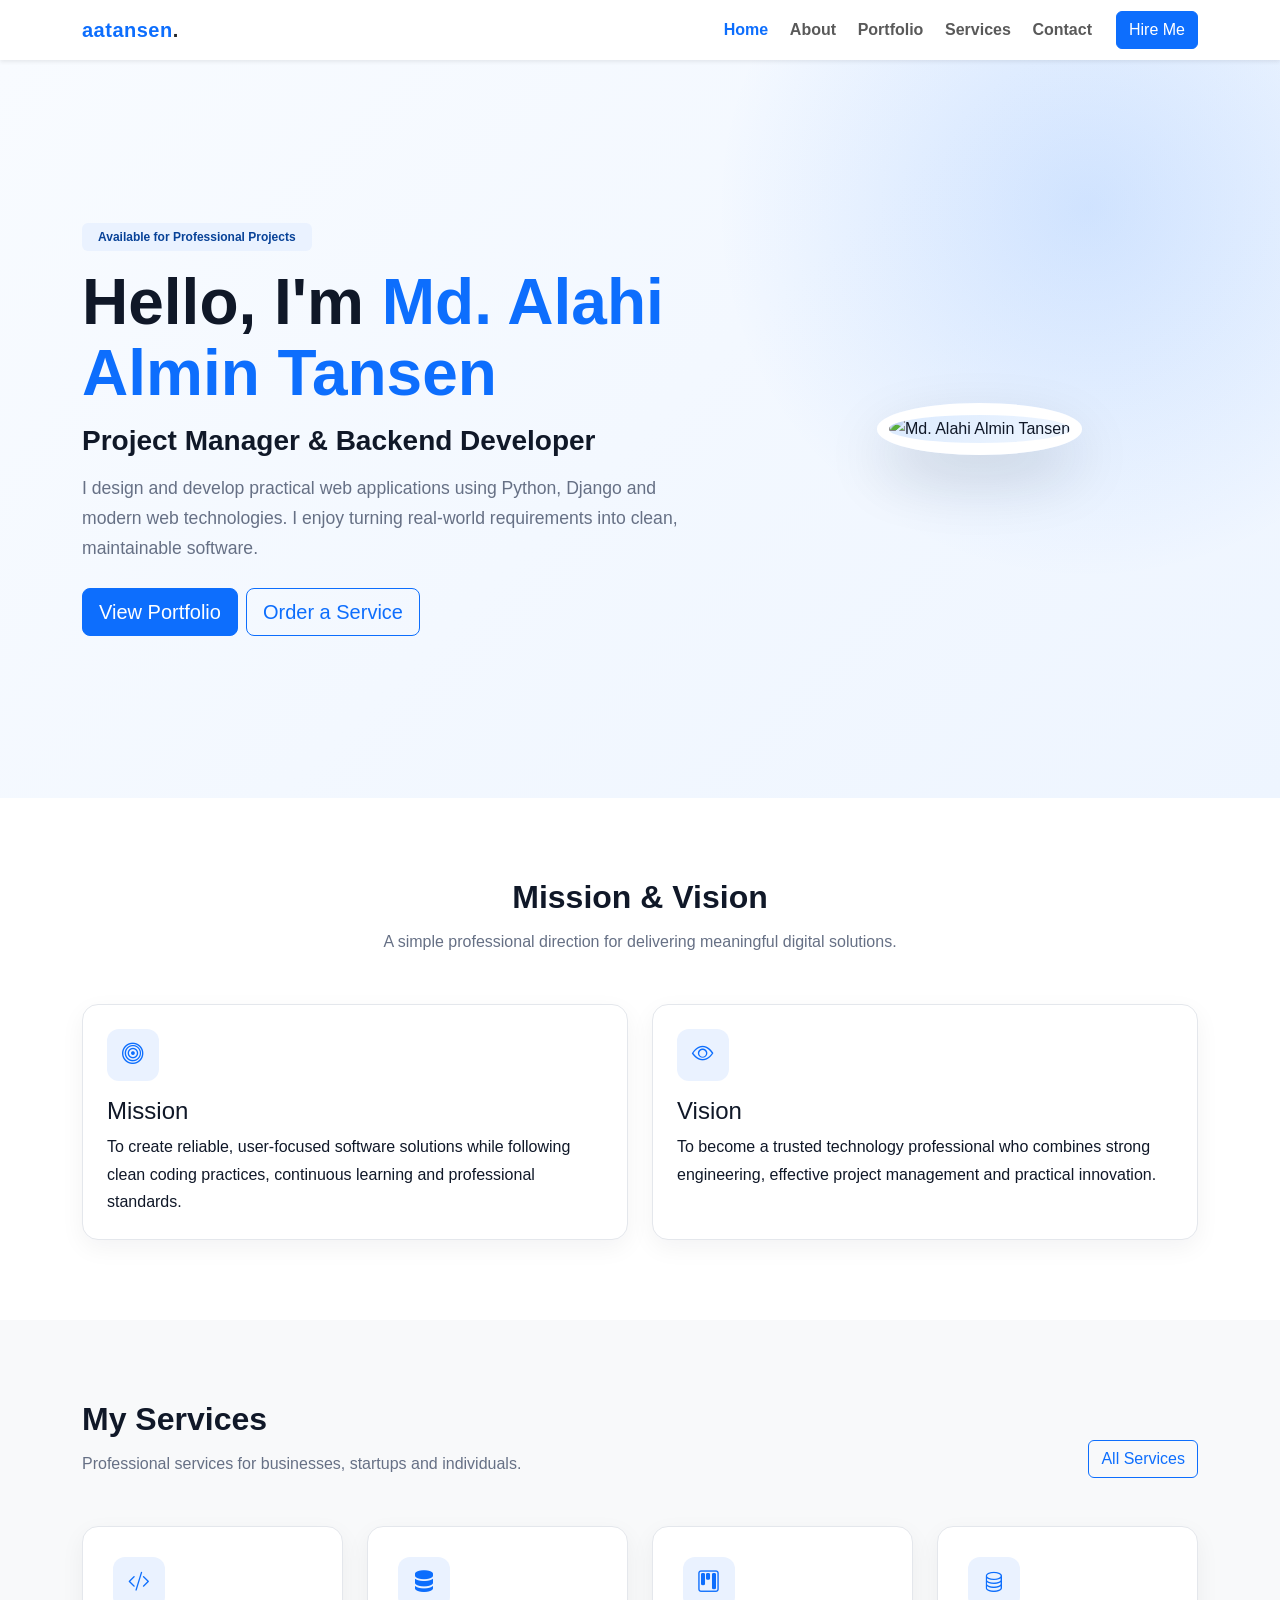
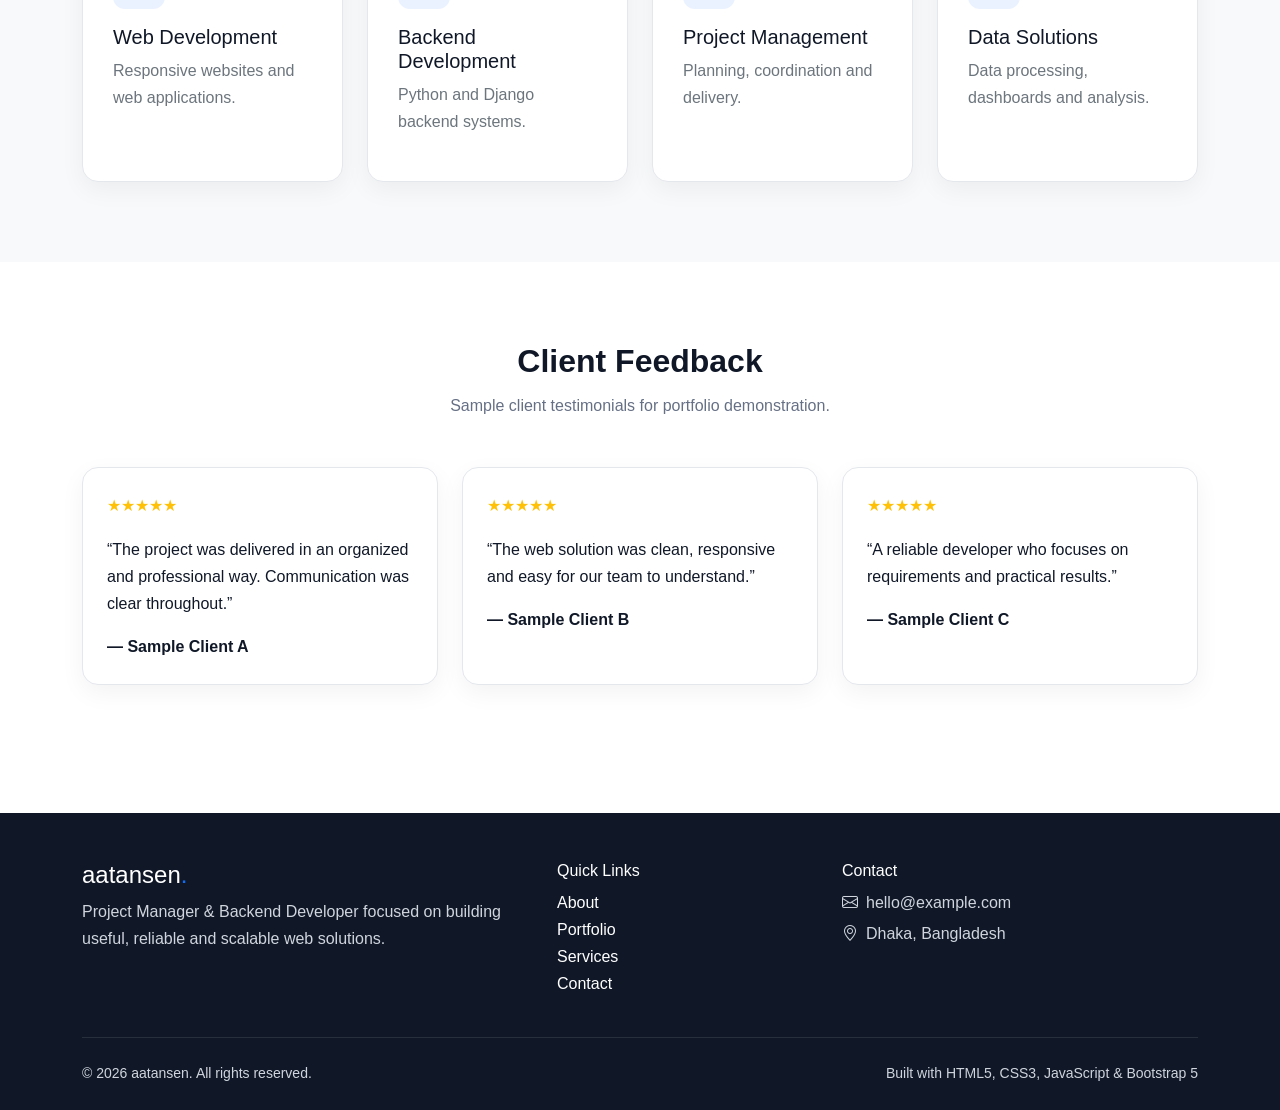
==== index.html @ a46991ef "feat: :sparkles: full project" ====
<!doctype html>
<html lang="en">
<head>
    <meta charset="utf-8">
    <meta name="viewport" content="width=device-width, initial-scale=1">
    <meta name="description" content="Personal portfolio of Md. Alahi Almin Tansen - Project Manager and Backend Developer.">
    <meta name="keywords" content="personal portfolio, backend developer, Python, Django, web development, project manager">
    <meta name="author" content="Md. Alahi Almin Tansen">
    <meta name="robots" content="index, follow">
    <title>Home | Tansen Portfolio</title>

    <link href="https://cdn.jsdelivr.net/npm/bootstrap@5.3.3/dist/css/bootstrap.min.css" rel="stylesheet">
    <link href="https://cdn.jsdelivr.net/npm/bootstrap-icons@1.11.3/font/bootstrap-icons.min.css" rel="stylesheet">
    <link href="assets/css/style.css" rel="stylesheet">
</head>
<body>

<nav class="navbar navbar-expand-lg navbar-light bg-white sticky-top shadow-sm">
    <div class="container">
        <a class="navbar-brand text-primary" href="index.html">aatansen<span class="text-dark">.</span></a>
        <button class="navbar-toggler" type="button" data-bs-toggle="collapse" data-bs-target="#mainNav"
                aria-controls="mainNav" aria-expanded="false" aria-label="Toggle navigation">
            <span class="navbar-toggler-icon"></span>
        </button>

        <div class="collapse navbar-collapse" id="mainNav">
            <ul class="navbar-nav ms-auto align-items-lg-center">
                <li class="nav-item"><a class="nav-link" href="index.html">Home</a></li>
                <li class="nav-item"><a class="nav-link" href="about.html">About</a></li>
                <li class="nav-item"><a class="nav-link" href="portfolio.html">Portfolio</a></li>
                <li class="nav-item"><a class="nav-link" href="services.html">Services</a></li>
                <li class="nav-item"><a class="nav-link" href="contact.html">Contact</a></li>
            </ul>
            <a href="contact.html" class="btn btn-primary ms-lg-3 mt-3 mt-lg-0">Hire Me</a>
        </div>
    </div>
</nav>

<main>
<section class="hero">
    <div class="container">
        <div class="row align-items-center g-5">
            <div class="col-lg-7">
                <span class="badge badge-soft px-3 py-2 mb-3">Available for Professional Projects</span>
                <h1 class="hero-title mb-3">Hello, I'm <span class="text-primary">Md. Alahi Almin Tansen</span></h1>
                <h3 class="fw-semibold mb-3">Project Manager & Backend Developer</h3>
                <p class="hero-subtitle mb-4">
                    I design and develop practical web applications using Python, Django and modern web technologies.
                    I enjoy turning real-world requirements into clean, maintainable software.
                </p>
                <div class="d-flex flex-wrap gap-2">
                    <a href="portfolio.html" class="btn btn-primary btn-lg">View Portfolio</a>
                    <a href="contact.html" class="btn btn-outline-primary btn-lg">Order a Service</a>
                </div>
            </div>
            <div class="col-lg-5 text-center">
                <img
                    src="https://avatars.githubusercontent.com/u/96303556?s=400&u=4a05e445d2abbff889c382f1f30fedb9939a07d5&v=4"
                    alt="Md. Alahi Almin Tansen"
                    class="hero-photo"
                >
            </div>
        </div>
    </div>
</section>

<section class="section-padding">
    <div class="container">
        <div class="text-center mb-5">
            <h2 class="section-title">Mission & Vision</h2>
            <p class="section-lead mx-auto">A simple professional direction for delivering meaningful digital solutions.</p>
        </div>
        <div class="row g-4">
            <div class="col-md-6">
                <div class="info-card h-100 p-4">
                    <div class="icon-box mb-3"><i class="bi bi-bullseye"></i></div>
                    <h4>Mission</h4>
                    <p class="mb-0">To create reliable, user-focused software solutions while following clean coding practices, continuous learning and professional standards.</p>
                </div>
            </div>
            <div class="col-md-6">
                <div class="info-card h-100 p-4">
                    <div class="icon-box mb-3"><i class="bi bi-eye"></i></div>
                    <h4>Vision</h4>
                    <p class="mb-0">To become a trusted technology professional who combines strong engineering, effective project management and practical innovation.</p>
                </div>
            </div>
        </div>
    </div>
</section>

<section class="section-padding bg-light">
    <div class="container">
        <div class="d-flex justify-content-between align-items-end mb-5">
            <div>
                <h2 class="section-title">My Services</h2>
                <p class="section-lead mb-0">Professional services for businesses, startups and individuals.</p>
            </div>
            <a href="services.html" class="btn btn-outline-primary d-none d-md-inline-block">All Services</a>
        </div>
        <div class="row g-4">
            <div class="col-md-6 col-lg-3">
                <div class="service-card">
                    <div class="icon-box mb-3"><i class="bi bi-code-slash"></i></div>
                    <h5>Web Development</h5>
                    <p class="text-secondary">Responsive websites and web applications.</p>
                </div>
            </div>
            <div class="col-md-6 col-lg-3">
                <div class="service-card">
                    <div class="icon-box mb-3"><i class="bi bi-server"></i></div>
                    <h5>Backend Development</h5>
                    <p class="text-secondary">Python and Django backend systems.</p>
                </div>
            </div>
            <div class="col-md-6 col-lg-3">
                <div class="service-card">
                    <div class="icon-box mb-3"><i class="bi bi-kanban"></i></div>
                    <h5>Project Management</h5>
                    <p class="text-secondary">Planning, coordination and delivery.</p>
                </div>
            </div>
            <div class="col-md-6 col-lg-3">
                <div class="service-card">
                    <div class="icon-box mb-3"><i class="bi bi-database"></i></div>
                    <h5>Data Solutions</h5>
                    <p class="text-secondary">Data processing, dashboards and analysis.</p>
                </div>
            </div>
        </div>
    </div>
</section>

<section class="section-padding">
    <div class="container">
        <div class="text-center mb-5">
            <h2 class="section-title">Client Feedback</h2>
            <p class="section-lead mx-auto">Sample client testimonials for portfolio demonstration.</p>
        </div>
        <div class="row g-4">
            <div class="col-md-4">
                <div class="client-card p-4 h-100">
                    <div class="text-warning mb-3">★★★★★</div>
                    <p>“The project was delivered in an organized and professional way. Communication was clear throughout.”</p>
                    <strong>— Sample Client A</strong>
                </div>
            </div>
            <div class="col-md-4">
                <div class="client-card p-4 h-100">
                    <div class="text-warning mb-3">★★★★★</div>
                    <p>“The web solution was clean, responsive and easy for our team to understand.”</p>
                    <strong>— Sample Client B</strong>
                </div>
            </div>
            <div class="col-md-4">
                <div class="client-card p-4 h-100">
                    <div class="text-warning mb-3">★★★★★</div>
                    <p>“A reliable developer who focuses on requirements and practical results.”</p>
                    <strong>— Sample Client C</strong>
                </div>
            </div>
        </div>
    </div>
</section>
</main>

<footer class="pt-5 pb-4 mt-5">
    <div class="container">
        <div class="row g-4">
            <div class="col-lg-5">
                <h4 class="text-white">aatansen<span class="text-primary">.</span></h4>
                <p class="mb-0">Project Manager & Backend Developer focused on building useful, reliable and scalable web solutions.</p>
            </div>
            <div class="col-lg-3">
                <h6 class="text-white">Quick Links</h6>
                <ul class="list-unstyled">
                    <li><a href="about.html">About</a></li>
                    <li><a href="portfolio.html">Portfolio</a></li>
                    <li><a href="services.html">Services</a></li>
                    <li><a href="contact.html">Contact</a></li>
                </ul>
            </div>
            <div class="col-lg-4">
                <h6 class="text-white">Contact</h6>
                <p class="mb-1"><i class="bi bi-envelope me-2"></i>hello@example.com</p>
                <p class="mb-0"><i class="bi bi-geo-alt me-2"></i>Dhaka, Bangladesh</p>
            </div>
        </div>
        <hr class="border-secondary my-4">
        <div class="d-flex flex-column flex-md-row justify-content-between gap-2">
            <small>&copy; <span class="current-year"></span> aatansen. All rights reserved.</small>
            <small>Built with HTML5, CSS3, JavaScript & Bootstrap 5</small>
        </div>
    </div>
</footer>

<button id="backToTop" class="btn btn-primary rounded-circle back-to-top" aria-label="Back to top">
    <i class="bi bi-arrow-up"></i>
</button>

<script src="https://cdn.jsdelivr.net/npm/bootstrap@5.3.3/dist/js/bootstrap.bundle.min.js"></script>
<script src="assets/js/script.js"></script>
</body>
</html>
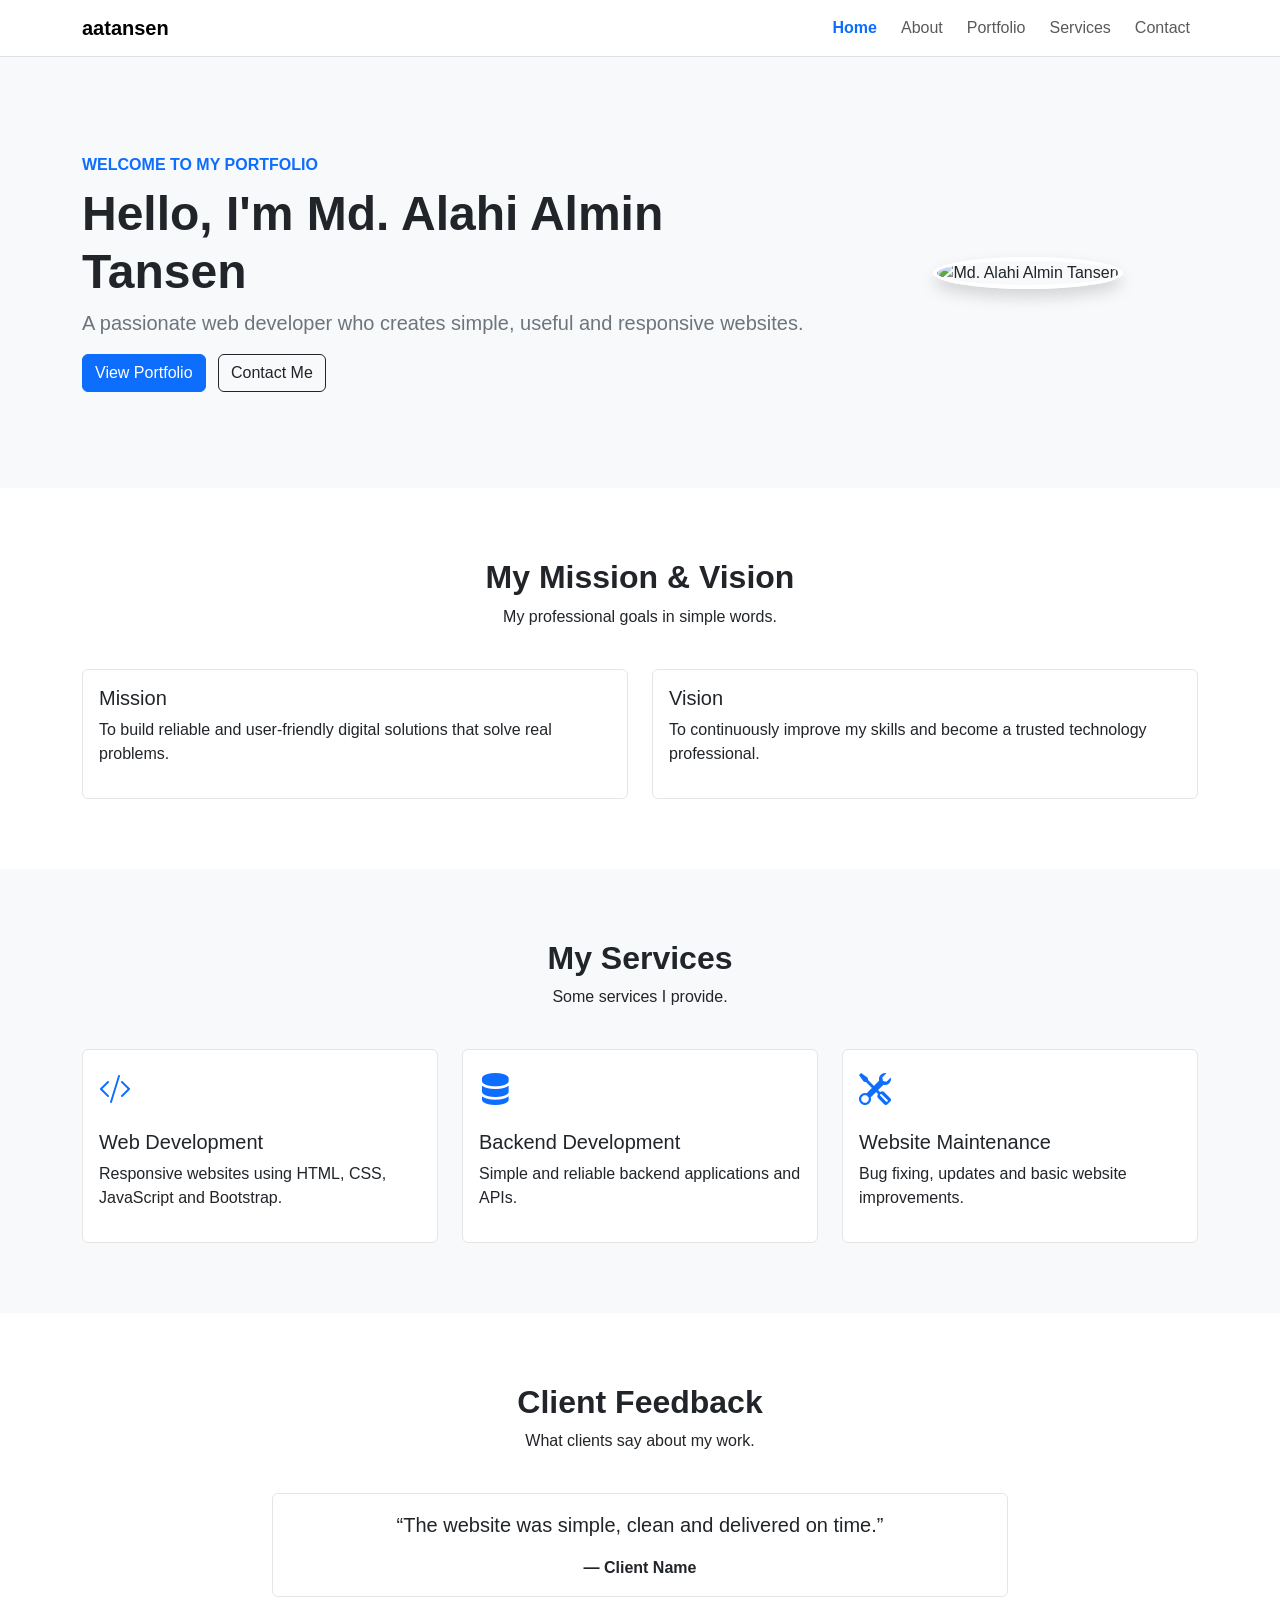
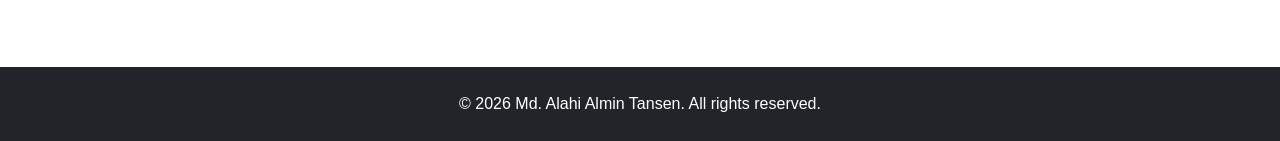
==== commit c1f4d95f: "new simple" ====
--- a/index.html
+++ b/index.html
@@ -1,204 +1,149 @@
-<!doctype html>
+<!DOCTYPE html>
 <html lang="en">
+
 <head>
-    <meta charset="utf-8">
-    <meta name="viewport" content="width=device-width, initial-scale=1">
-    <meta name="description" content="Personal portfolio of Md. Alahi Almin Tansen - Project Manager and Backend Developer.">
-    <meta name="keywords" content="personal portfolio, backend developer, Python, Django, web development, project manager">
-    <meta name="author" content="Md. Alahi Almin Tansen">
-    <meta name="robots" content="index, follow">
-    <title>Home | Tansen Portfolio</title>
+  <meta charset="UTF-8">
+  <meta name="viewport" content="width=device-width, initial-scale=1">
+  <title>Personal Portfolio | Home</title>
+  <meta name="description"
+    content="Simple personal portfolio website showing profile, services, clients and contact information.">
+  <meta name="keywords" content="personal portfolio, web developer, services, projects">
+  <meta name="author" content="Md. Alahi Almin Tansen">
+  <meta name="robots" content="index, follow">
+  <link href="https://cdn.jsdelivr.net/npm/bootstrap@5.3.3/dist/css/bootstrap.min.css" rel="stylesheet">
+  <link href="https://cdn.jsdelivr.net/npm/bootstrap-icons@1.11.3/font/bootstrap-icons.css" rel="stylesheet">
+  <link rel="stylesheet" href="assets/css/style.css">
+</head>
 
-    <link href="https://cdn.jsdelivr.net/npm/bootstrap@5.3.3/dist/css/bootstrap.min.css" rel="stylesheet">
-    <link href="https://cdn.jsdelivr.net/npm/bootstrap-icons@1.11.3/font/bootstrap-icons.min.css" rel="stylesheet">
-    <link href="assets/css/style.css" rel="stylesheet">
-</head>
 <body>
+  <nav class="navbar navbar-expand-lg bg-white border-bottom sticky-top">
+    <div class="container">
+      <a class="navbar-brand fw-bold" href="index.html">aatansen</a>
+      <button class="navbar-toggler" type="button" data-bs-toggle="collapse" data-bs-target="#mainNav"><span
+          class="navbar-toggler-icon"></span></button>
+      <div class="collapse navbar-collapse" id="mainNav">
+        <ul class="navbar-nav ms-auto">
+          <li class="nav-item"><a class="nav-link active" href="index.html">Home</a></li>
+          <li class="nav-item"><a class="nav-link" href="about.html">About</a></li>
+          <li class="nav-item"><a class="nav-link" href="portfolio.html">Portfolio</a></li>
+          <li class="nav-item"><a class="nav-link" href="services.html">Services</a></li>
+          <li class="nav-item"><a class="nav-link" href="contact.html">Contact</a></li>
+        </ul>
+      </div>
+    </div>
+  </nav>
 
-<nav class="navbar navbar-expand-lg navbar-light bg-white sticky-top shadow-sm">
-    <div class="container">
-        <a class="navbar-brand text-primary" href="index.html">aatansen<span class="text-dark">.</span></a>
-        <button class="navbar-toggler" type="button" data-bs-toggle="collapse" data-bs-target="#mainNav"
-                aria-controls="mainNav" aria-expanded="false" aria-label="Toggle navigation">
-            <span class="navbar-toggler-icon"></span>
-        </button>
+  <header class="hero py-5">
+    <div class="container py-5">
+      <div class="row align-items-center g-5">
+        <div class="col-lg-8">
+          <p class="text-primary fw-semibold mb-2">WELCOME TO MY PORTFOLIO</p>
+          <h1 class="display-5 fw-bold">Hello, I'm Md. Alahi Almin Tansen</h1>
+          <p class="lead text-secondary">A passionate web developer who creates simple, useful and responsive websites.
+          </p>
+          <a href="portfolio.html" class="btn btn-primary me-2">View Portfolio</a>
+          <a href="contact.html" class="btn btn-outline-dark">Contact Me</a>
+        </div>
+      <div class="col-lg-4 text-center">
+        <img src="https://avatars.githubusercontent.com/u/96303556?s=400&u=4a05e445d2abbff889c382f1f30fedb9939a07d5&v=4"
+             alt="Md. Alahi Almin Tansen"
+             class="rounded-circle img-fluid border border-4 border-white shadow"
+             style="width:230px;height:230px;object-fit:cover;">
+      </div>
+      </div>
+    </div>
+  </header>
 
-        <div class="collapse navbar-collapse" id="mainNav">
-            <ul class="navbar-nav ms-auto align-items-lg-center">
-                <li class="nav-item"><a class="nav-link" href="index.html">Home</a></li>
-                <li class="nav-item"><a class="nav-link" href="about.html">About</a></li>
-                <li class="nav-item"><a class="nav-link" href="portfolio.html">Portfolio</a></li>
-                <li class="nav-item"><a class="nav-link" href="services.html">Services</a></li>
-                <li class="nav-item"><a class="nav-link" href="contact.html">Contact</a></li>
-            </ul>
-            <a href="contact.html" class="btn btn-primary ms-lg-3 mt-3 mt-lg-0">Hire Me</a>
-        </div>
-    </div>
-</nav>
-
-<main>
-<section class="hero">
-    <div class="container">
-        <div class="row align-items-center g-5">
-            <div class="col-lg-7">
-                <span class="badge badge-soft px-3 py-2 mb-3">Available for Professional Projects</span>
-                <h1 class="hero-title mb-3">Hello, I'm <span class="text-primary">Md. Alahi Almin Tansen</span></h1>
-                <h3 class="fw-semibold mb-3">Project Manager & Backend Developer</h3>
-                <p class="hero-subtitle mb-4">
-                    I design and develop practical web applications using Python, Django and modern web technologies.
-                    I enjoy turning real-world requirements into clean, maintainable software.
-                </p>
-                <div class="d-flex flex-wrap gap-2">
-                    <a href="portfolio.html" class="btn btn-primary btn-lg">View Portfolio</a>
-                    <a href="contact.html" class="btn btn-outline-primary btn-lg">Order a Service</a>
-                </div>
-            </div>
-            <div class="col-lg-5 text-center">
-                <img
-                    src="https://avatars.githubusercontent.com/u/96303556?s=400&u=4a05e445d2abbff889c382f1f30fedb9939a07d5&v=4"
-                    alt="Md. Alahi Almin Tansen"
-                    class="hero-photo"
-                >
-            </div>
-        </div>
-    </div>
-</section>
-
-<section class="section-padding">
-    <div class="container">
-        <div class="text-center mb-5">
-            <h2 class="section-title">Mission & Vision</h2>
-            <p class="section-lead mx-auto">A simple professional direction for delivering meaningful digital solutions.</p>
+  <main>
+    <section class="section">
+      <div class="container">
+        <div class="section-title">
+          <h2>My Mission & Vision</h2>
+          <p>My professional goals in simple words.</p>
         </div>
         <div class="row g-4">
-            <div class="col-md-6">
-                <div class="info-card h-100 p-4">
-                    <div class="icon-box mb-3"><i class="bi bi-bullseye"></i></div>
-                    <h4>Mission</h4>
-                    <p class="mb-0">To create reliable, user-focused software solutions while following clean coding practices, continuous learning and professional standards.</p>
-                </div>
+          <div class="col-md-6">
+            <div class="card simple-card h-100">
+              <div class="card-body">
+                <h3 class="h5">Mission</h3>
+                <p>To build reliable and user-friendly digital solutions that solve real problems.</p>
+              </div>
             </div>
-            <div class="col-md-6">
-                <div class="info-card h-100 p-4">
-                    <div class="icon-box mb-3"><i class="bi bi-eye"></i></div>
-                    <h4>Vision</h4>
-                    <p class="mb-0">To become a trusted technology professional who combines strong engineering, effective project management and practical innovation.</p>
-                </div>
+          </div>
+          <div class="col-md-6">
+            <div class="card simple-card h-100">
+              <div class="card-body">
+                <h3 class="h5">Vision</h3>
+                <p>To continuously improve my skills and become a trusted technology professional.</p>
+              </div>
             </div>
+          </div>
         </div>
-    </div>
-</section>
+      </div>
+    </section>
 
-<section class="section-padding bg-light">
-    <div class="container">
-        <div class="d-flex justify-content-between align-items-end mb-5">
-            <div>
-                <h2 class="section-title">My Services</h2>
-                <p class="section-lead mb-0">Professional services for businesses, startups and individuals.</p>
-            </div>
-            <a href="services.html" class="btn btn-outline-primary d-none d-md-inline-block">All Services</a>
+    <section class="section bg-light">
+      <div class="container">
+        <div class="section-title">
+          <h2>My Services</h2>
+          <p>Some services I provide.</p>
         </div>
         <div class="row g-4">
-            <div class="col-md-6 col-lg-3">
-                <div class="service-card">
-                    <div class="icon-box mb-3"><i class="bi bi-code-slash"></i></div>
-                    <h5>Web Development</h5>
-                    <p class="text-secondary">Responsive websites and web applications.</p>
-                </div>
+          <div class="col-md-4">
+            <div class="card simple-card h-100">
+              <div class="card-body"><i class="bi bi-code-slash icon"></i>
+                <h3 class="h5 mt-3">Web Development</h3>
+                <p>Responsive websites using HTML, CSS, JavaScript and Bootstrap.</p>
+              </div>
             </div>
-            <div class="col-md-6 col-lg-3">
-                <div class="service-card">
-                    <div class="icon-box mb-3"><i class="bi bi-server"></i></div>
-                    <h5>Backend Development</h5>
-                    <p class="text-secondary">Python and Django backend systems.</p>
-                </div>
+          </div>
+          <div class="col-md-4">
+            <div class="card simple-card h-100">
+              <div class="card-body"><i class="bi bi-server icon"></i>
+                <h3 class="h5 mt-3">Backend Development</h3>
+                <p>Simple and reliable backend applications and APIs.</p>
+              </div>
             </div>
-            <div class="col-md-6 col-lg-3">
-                <div class="service-card">
-                    <div class="icon-box mb-3"><i class="bi bi-kanban"></i></div>
-                    <h5>Project Management</h5>
-                    <p class="text-secondary">Planning, coordination and delivery.</p>
-                </div>
+          </div>
+          <div class="col-md-4">
+            <div class="card simple-card h-100">
+              <div class="card-body"><i class="bi bi-tools icon"></i>
+                <h3 class="h5 mt-3">Website Maintenance</h3>
+                <p>Bug fixing, updates and basic website improvements.</p>
+              </div>
             </div>
-            <div class="col-md-6 col-lg-3">
-                <div class="service-card">
-                    <div class="icon-box mb-3"><i class="bi bi-database"></i></div>
-                    <h5>Data Solutions</h5>
-                    <p class="text-secondary">Data processing, dashboards and analysis.</p>
-                </div>
+          </div>
+        </div>
+      </div>
+    </section>
+
+    <section class="section">
+      <div class="container">
+        <div class="section-title">
+          <h2>Client Feedback</h2>
+          <p>What clients say about my work.</p>
+        </div>
+        <div class="row justify-content-center">
+          <div class="col-lg-8">
+            <div class="card simple-card">
+              <div class="card-body text-center">
+                <p class="fs-5">&ldquo;The website was simple, clean and delivered on time.&rdquo;</p>
+                <p class="mb-0 fw-semibold">&mdash; Client Name</p>
+              </div>
             </div>
+          </div>
         </div>
+      </div>
+    </section>
+  </main>
+
+  <footer class="footer">
+    <div class="container text-center">
+      <p class="mb-0">&copy; <span id="year"></span> Md. Alahi Almin Tansen. All rights reserved.</p>
     </div>
-</section>
+  </footer>
+  <script src="https://cdn.jsdelivr.net/npm/bootstrap@5.3.3/dist/js/bootstrap.bundle.min.js"></script>
+  <script src="assets/js/script.js"></script>
+</body>
 
-<section class="section-padding">
-    <div class="container">
-        <div class="text-center mb-5">
-            <h2 class="section-title">Client Feedback</h2>
-            <p class="section-lead mx-auto">Sample client testimonials for portfolio demonstration.</p>
-        </div>
-        <div class="row g-4">
-            <div class="col-md-4">
-                <div class="client-card p-4 h-100">
-                    <div class="text-warning mb-3">★★★★★</div>
-                    <p>“The project was delivered in an organized and professional way. Communication was clear throughout.”</p>
-                    <strong>— Sample Client A</strong>
-                </div>
-            </div>
-            <div class="col-md-4">
-                <div class="client-card p-4 h-100">
-                    <div class="text-warning mb-3">★★★★★</div>
-                    <p>“The web solution was clean, responsive and easy for our team to understand.”</p>
-                    <strong>— Sample Client B</strong>
-                </div>
-            </div>
-            <div class="col-md-4">
-                <div class="client-card p-4 h-100">
-                    <div class="text-warning mb-3">★★★★★</div>
-                    <p>“A reliable developer who focuses on requirements and practical results.”</p>
-                    <strong>— Sample Client C</strong>
-                </div>
-            </div>
-        </div>
-    </div>
-</section>
-</main>
-
-<footer class="pt-5 pb-4 mt-5">
-    <div class="container">
-        <div class="row g-4">
-            <div class="col-lg-5">
-                <h4 class="text-white">aatansen<span class="text-primary">.</span></h4>
-                <p class="mb-0">Project Manager & Backend Developer focused on building useful, reliable and scalable web solutions.</p>
-            </div>
-            <div class="col-lg-3">
-                <h6 class="text-white">Quick Links</h6>
-                <ul class="list-unstyled">
-                    <li><a href="about.html">About</a></li>
-                    <li><a href="portfolio.html">Portfolio</a></li>
-                    <li><a href="services.html">Services</a></li>
-                    <li><a href="contact.html">Contact</a></li>
-                </ul>
-            </div>
-            <div class="col-lg-4">
-                <h6 class="text-white">Contact</h6>
-                <p class="mb-1"><i class="bi bi-envelope me-2"></i>hello@example.com</p>
-                <p class="mb-0"><i class="bi bi-geo-alt me-2"></i>Dhaka, Bangladesh</p>
-            </div>
-        </div>
-        <hr class="border-secondary my-4">
-        <div class="d-flex flex-column flex-md-row justify-content-between gap-2">
-            <small>&copy; <span class="current-year"></span> aatansen. All rights reserved.</small>
-            <small>Built with HTML5, CSS3, JavaScript & Bootstrap 5</small>
-        </div>
-    </div>
-</footer>
-
-<button id="backToTop" class="btn btn-primary rounded-circle back-to-top" aria-label="Back to top">
-    <i class="bi bi-arrow-up"></i>
-</button>
-
-<script src="https://cdn.jsdelivr.net/npm/bootstrap@5.3.3/dist/js/bootstrap.bundle.min.js"></script>
-<script src="assets/js/script.js"></script>
-</body>
-</html>
+</html>
--- a/assets/css/style.css
+++ b/assets/css/style.css
@@ -0,0 +1 @@
+body{font-family:Arial,sans-serif;color:#212529}.hero{background:#f8f9fa}.profile-placeholder{width:230px;height:230px;margin:auto;border:1px solid #dee2e6;border-radius:50%;background:#fff;display:flex;align-items:center;justify-content:center;color:#6c757d}.profile-placeholder i{font-size:7rem}.profile-placeholder.small{width:180px;height:180px}.profile-placeholder.small i{font-size:5rem}.section{padding:70px 0}.section-title{text-align:center;margin-bottom:40px}.section-title h2{font-weight:700}.page-header{padding:60px 0;background:#f8f9fa;border-bottom:1px solid #eee}.page-header h1{font-weight:700}.simple-card{border:1px solid #e5e5e5;box-shadow:none}.icon{font-size:2rem;color:#0d6efd}.client-box{background:#fff;border:1px solid #dee2e6;padding:25px;text-align:center;font-weight:600;border-radius:6px}.progress{height:22px;margin-bottom:25px}.timeline-item{border-left:3px solid #0d6efd;padding-left:20px;margin-bottom:25px}.contact-item{display:flex;gap:15px;margin:25px 0}.contact-item i{font-size:1.4rem;color:#0d6efd}.contact-item p{margin:4px 0;color:#6c757d}.map-box{height:220px;border:1px solid #dee2e6;background:#f8f9fa;display:flex;flex-direction:column;align-items:center;justify-content:center;text-align:center;color:#6c757d}.footer{padding:25px 0;background:#212529;color:#fff}.navbar .nav-link{margin-left:8px}.navbar .nav-link.active{color:#0d6efd;font-weight:600}@media(max-width:767px){.section{padding:50px 0}.hero{text-align:center}.profile-placeholder{width:190px;height:190px}.profile-placeholder i{font-size:6rem}}
